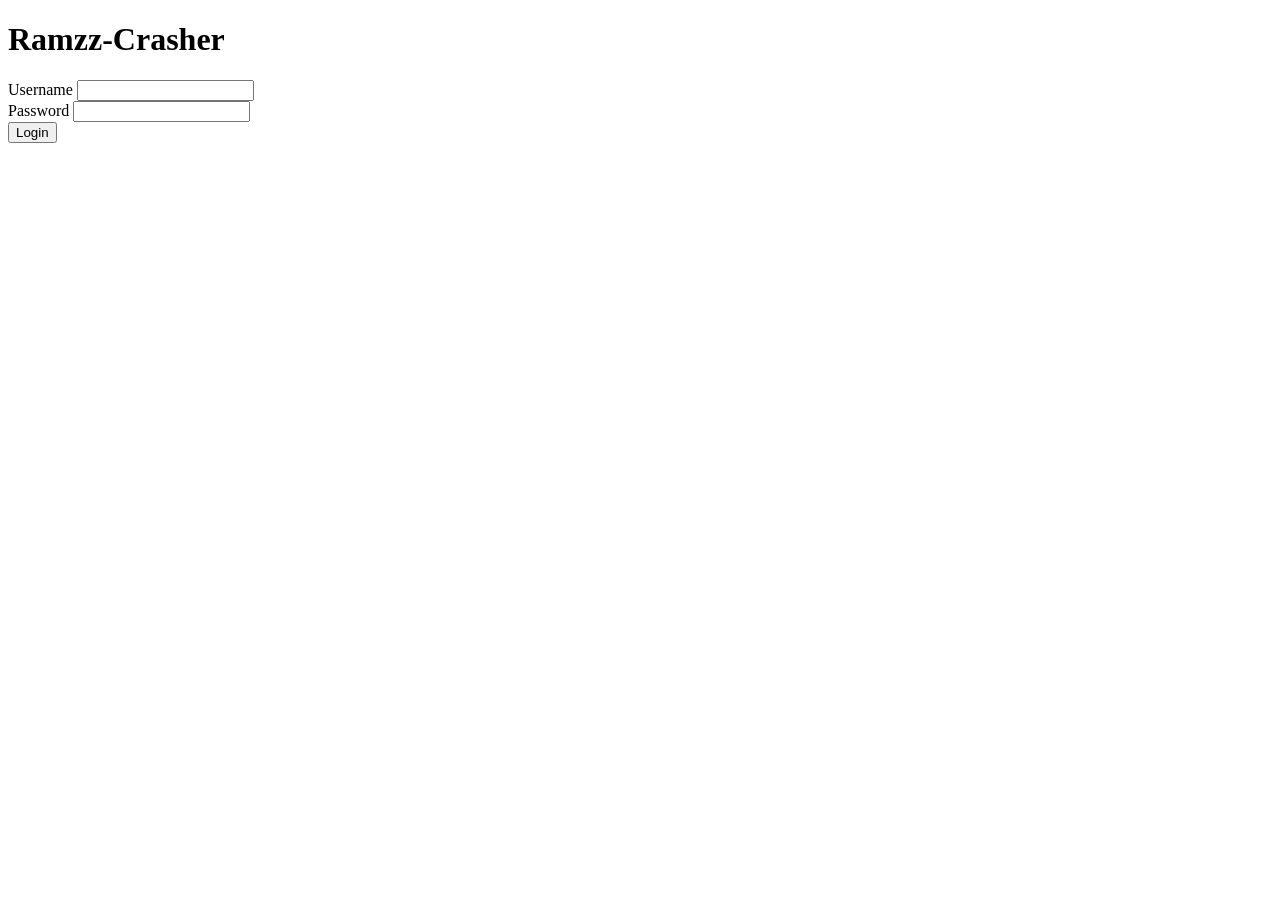
==== index.html @ 050d465e "Add index.html" ====
<!DOCTYPE html>
<html lang="en">
<head>
    <meta charset="UTF-8">
    <meta name="viewport" content="width=device-width, initial-scale=1.0">
    <title>Ramzz-Crasher Login</title>
    <link rel="stylesheet" href="styles.css">
</head>
<body>
    <div class="login-container">
        <h1>Ramzz-Crasher</h1>
        <form id="loginForm">
            <div class="form-group">
                <label for="username">Username</label>
                <input type="text" id="username" required>
            </div>
            <div class="form-group">
                <label for="password">Password</label>
                <input type="password" id="password" required>
            </div>
            <button type="submit">Login</button>
            <div id="error" class="error"></div>
        </form>
    </div>
    <script src="auth.js"></script>
    <script src="script.js"></script>
</body>
</html>
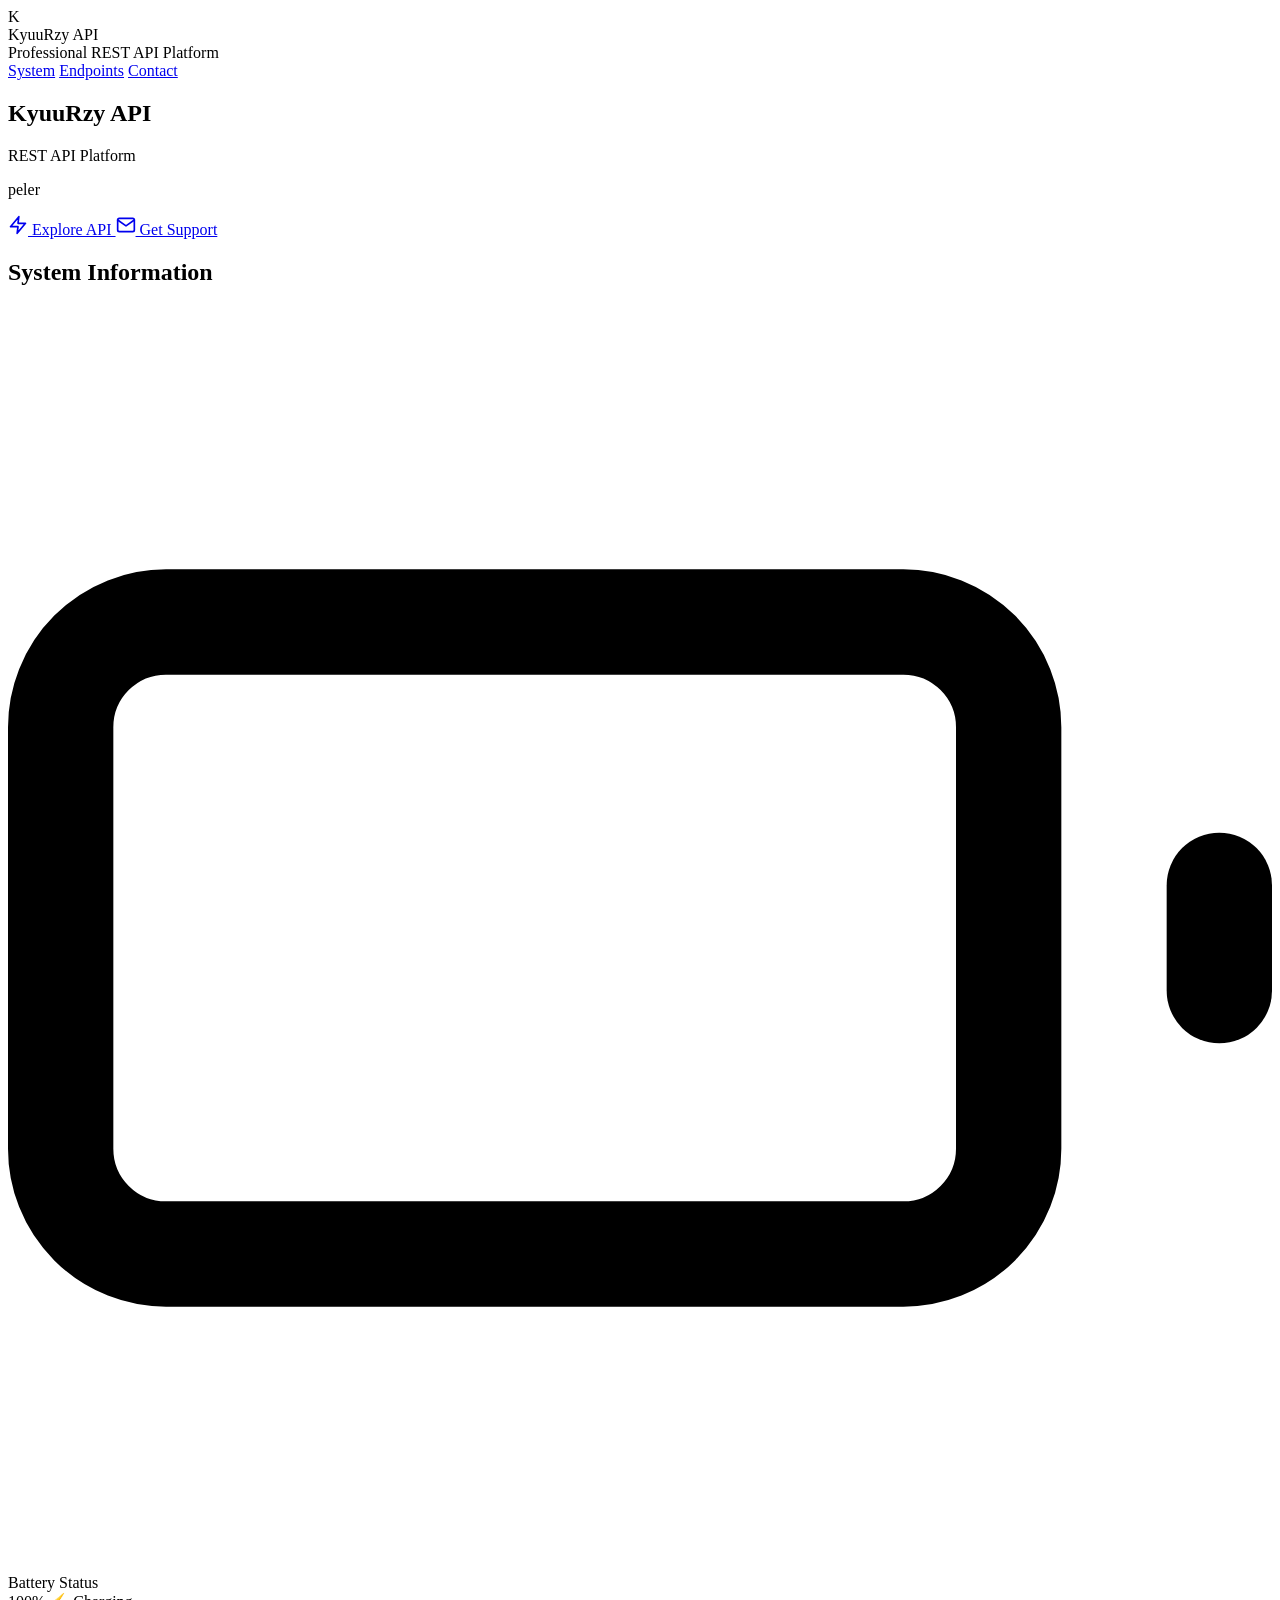
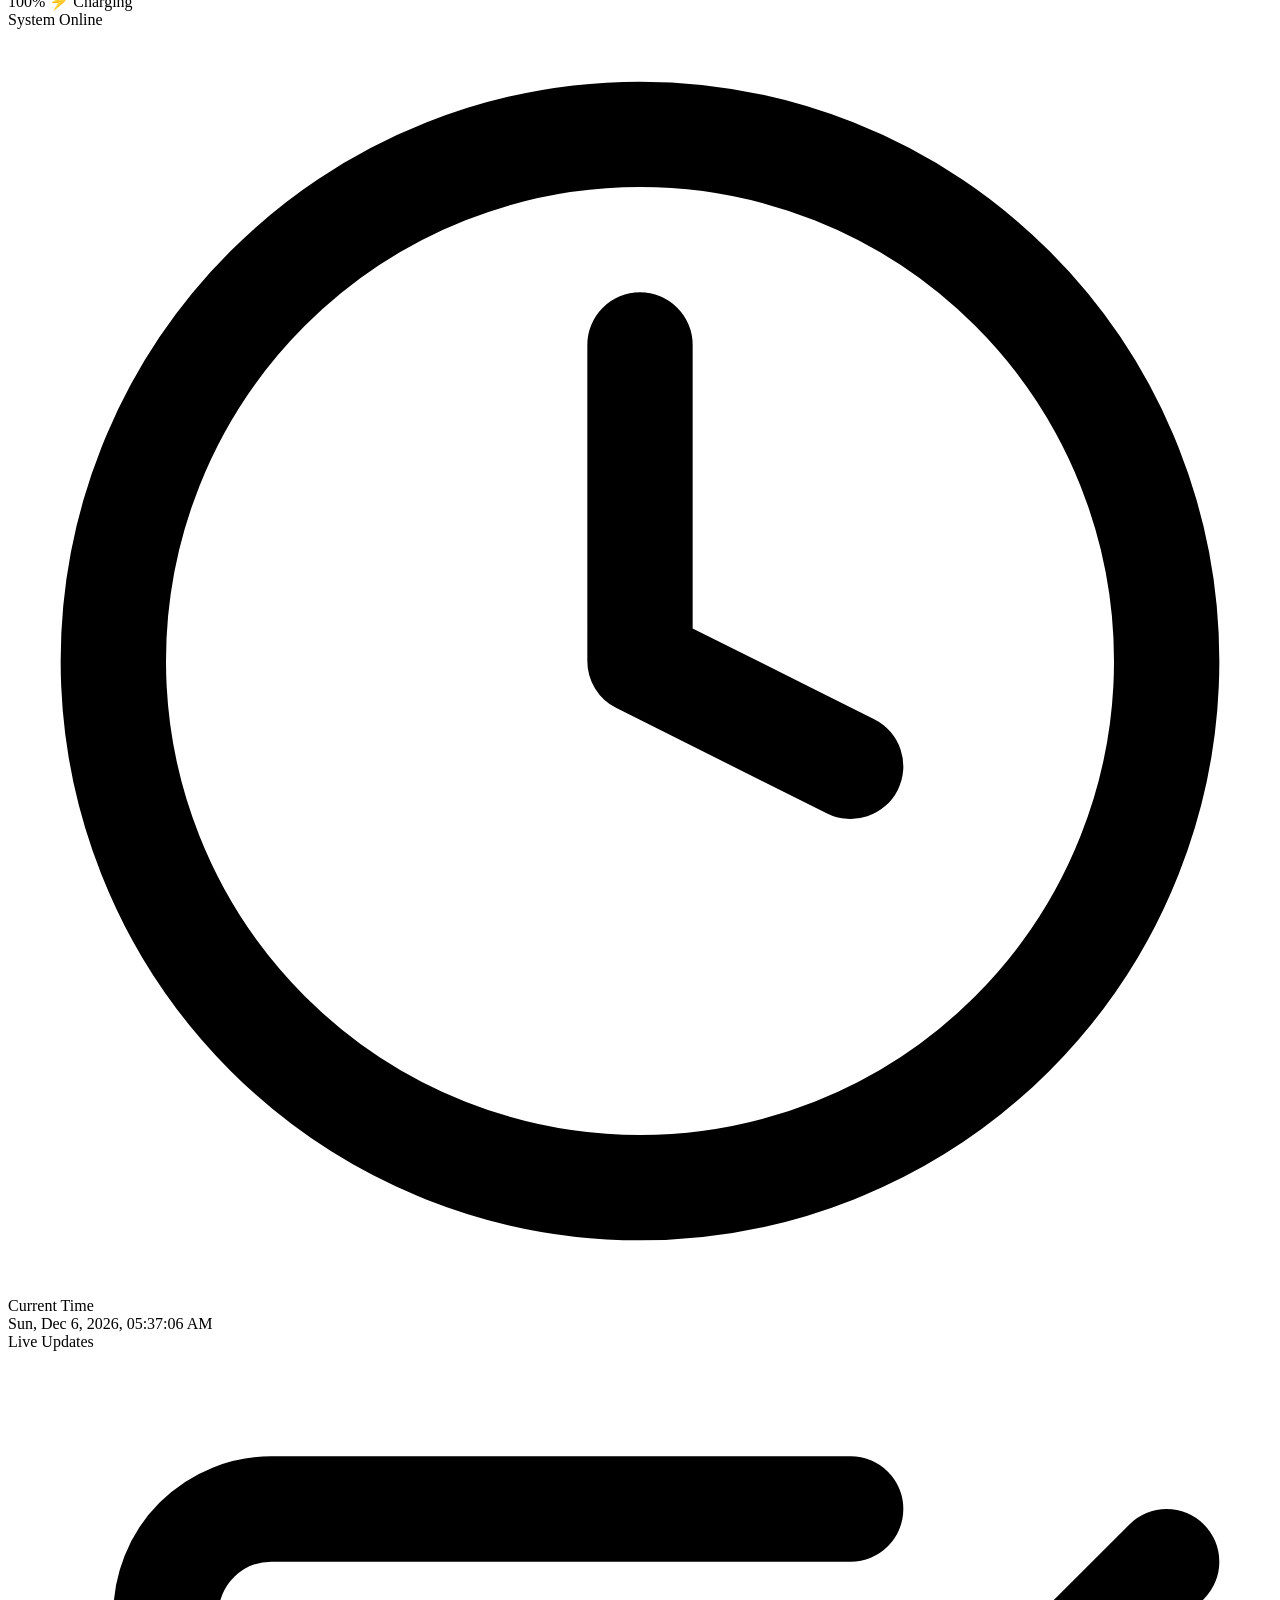
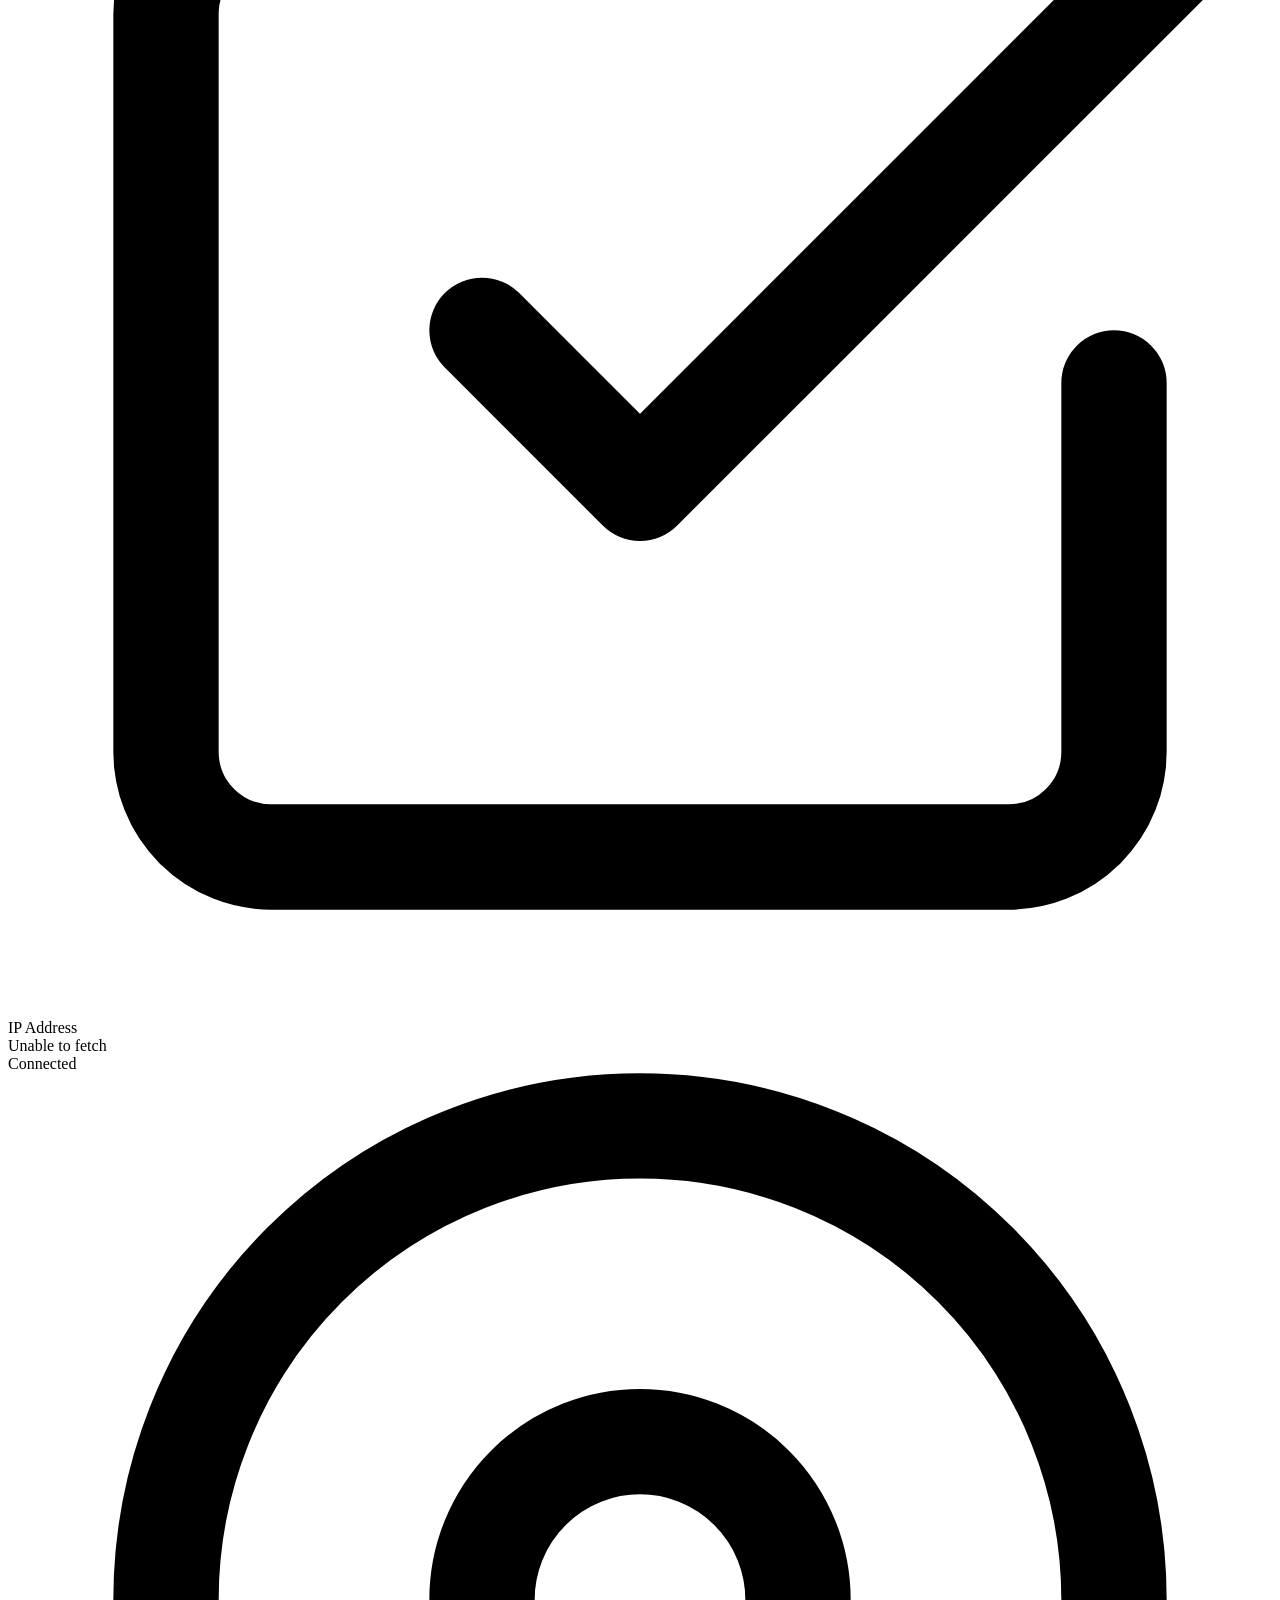
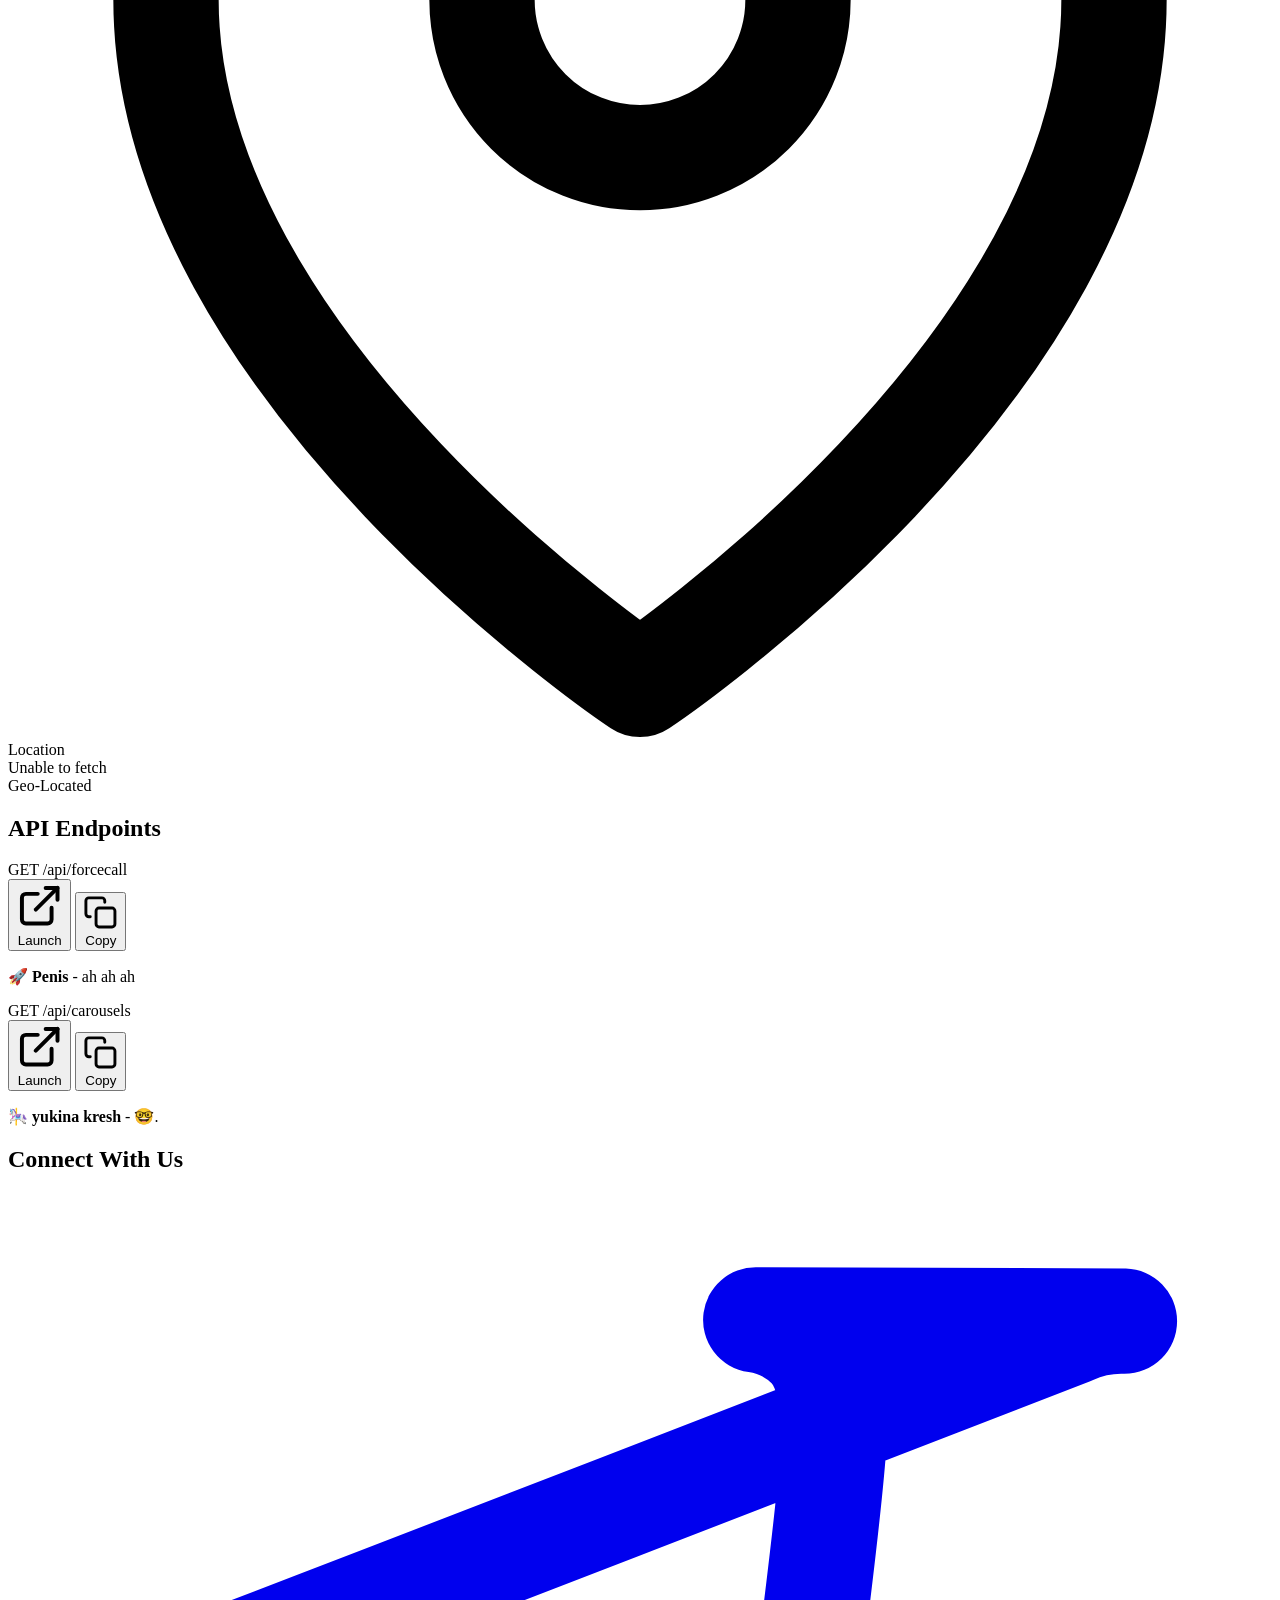
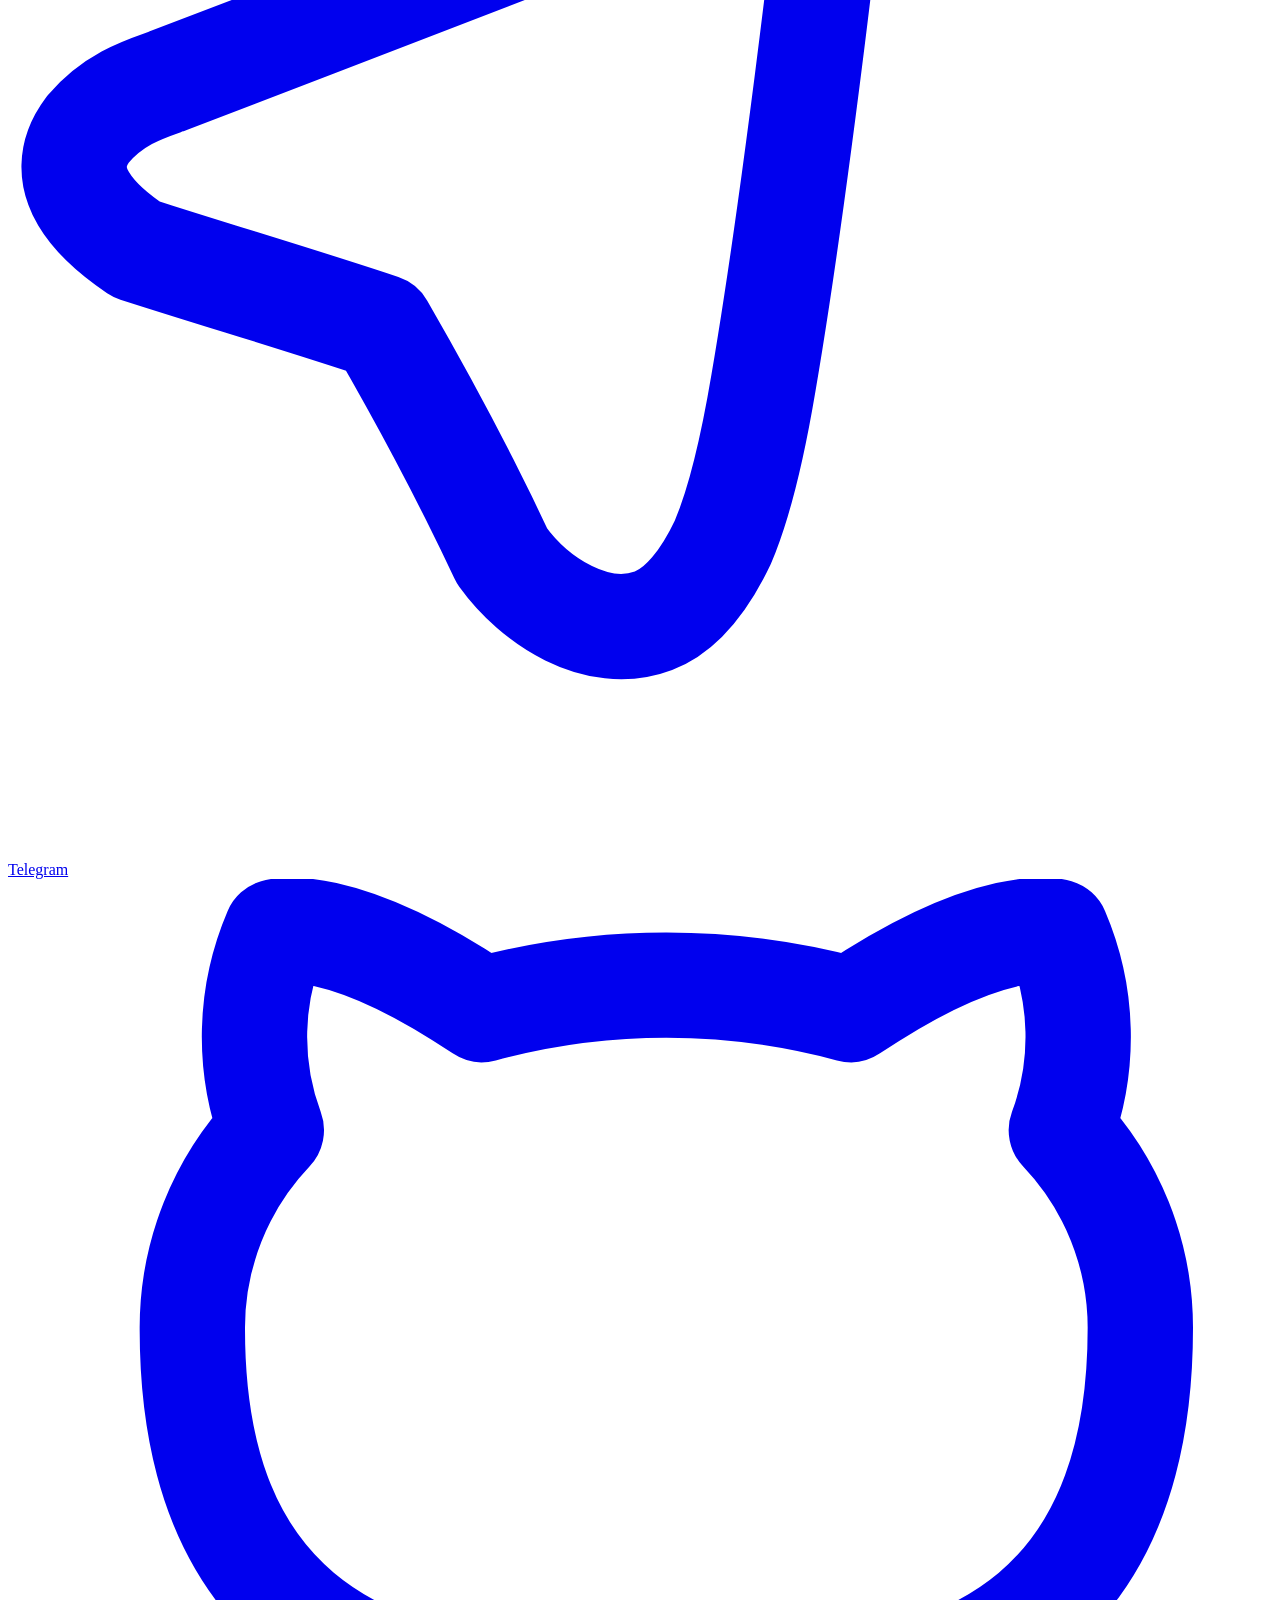
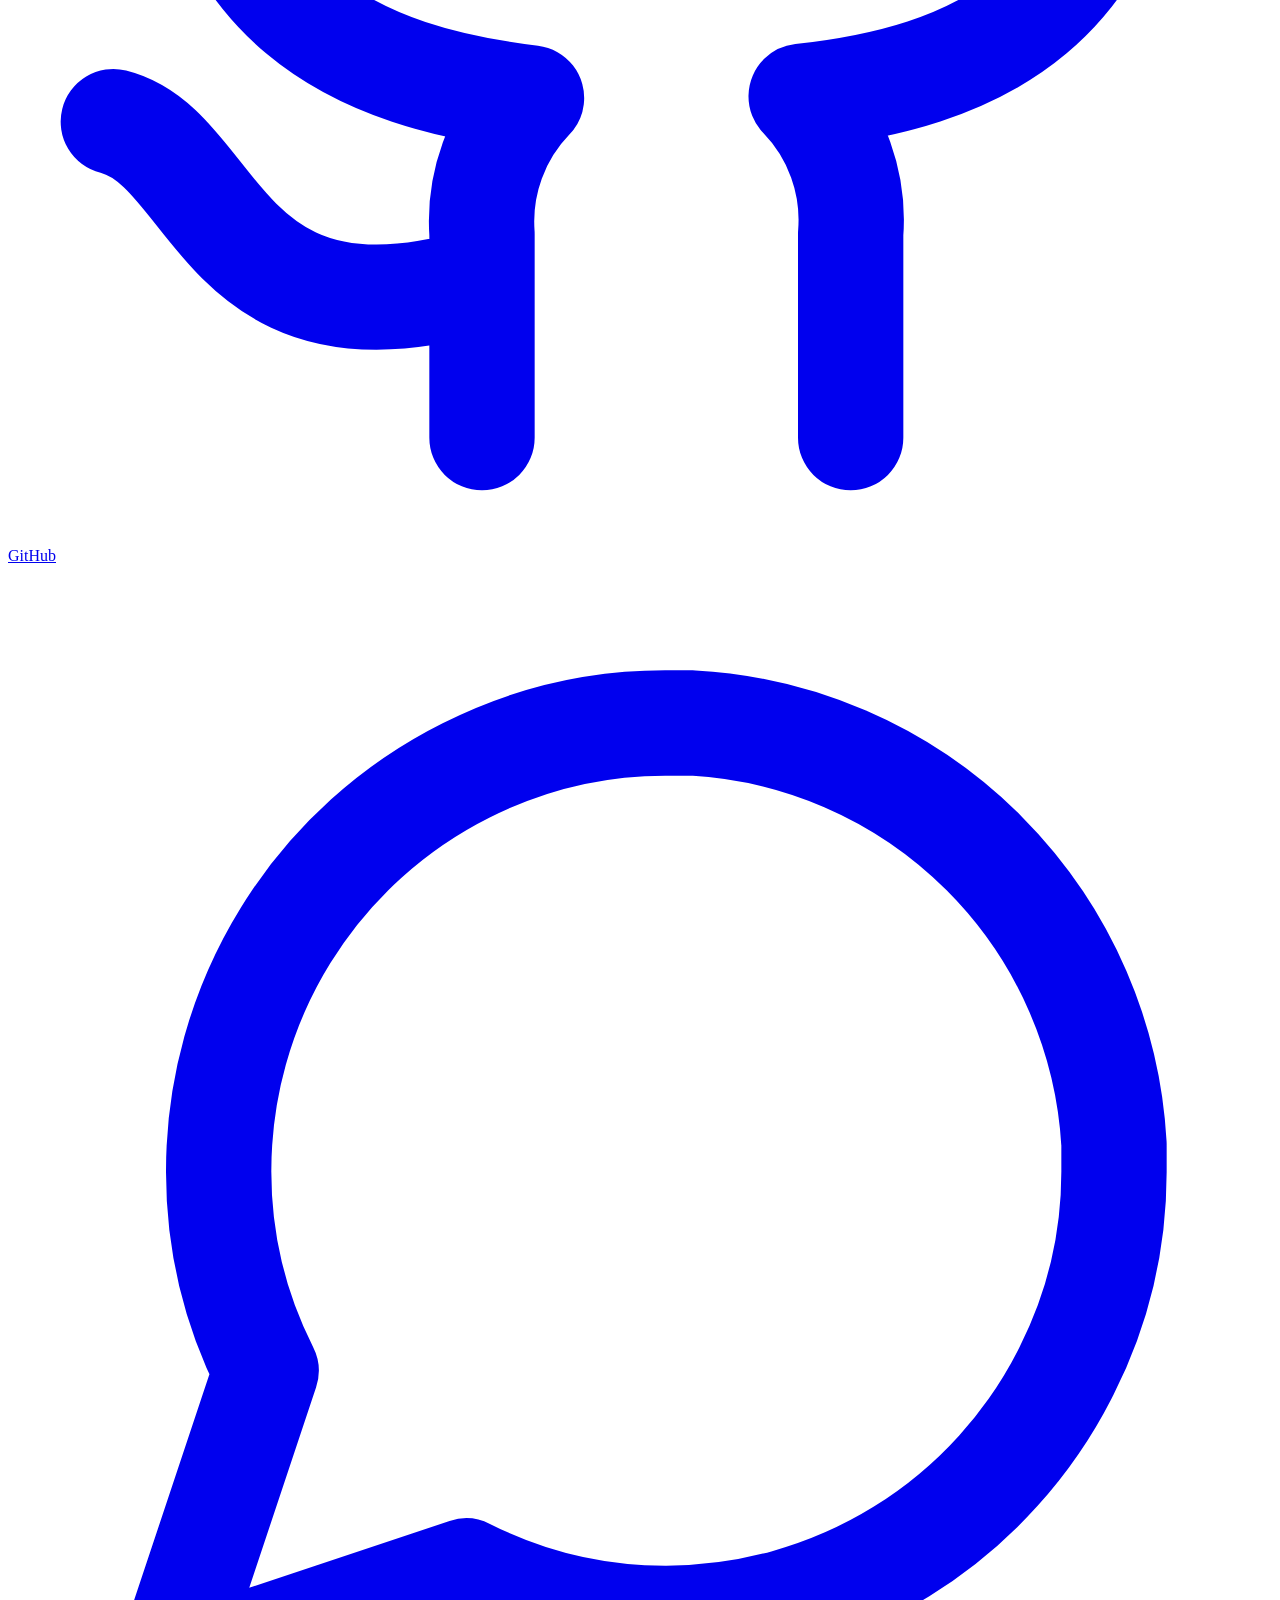
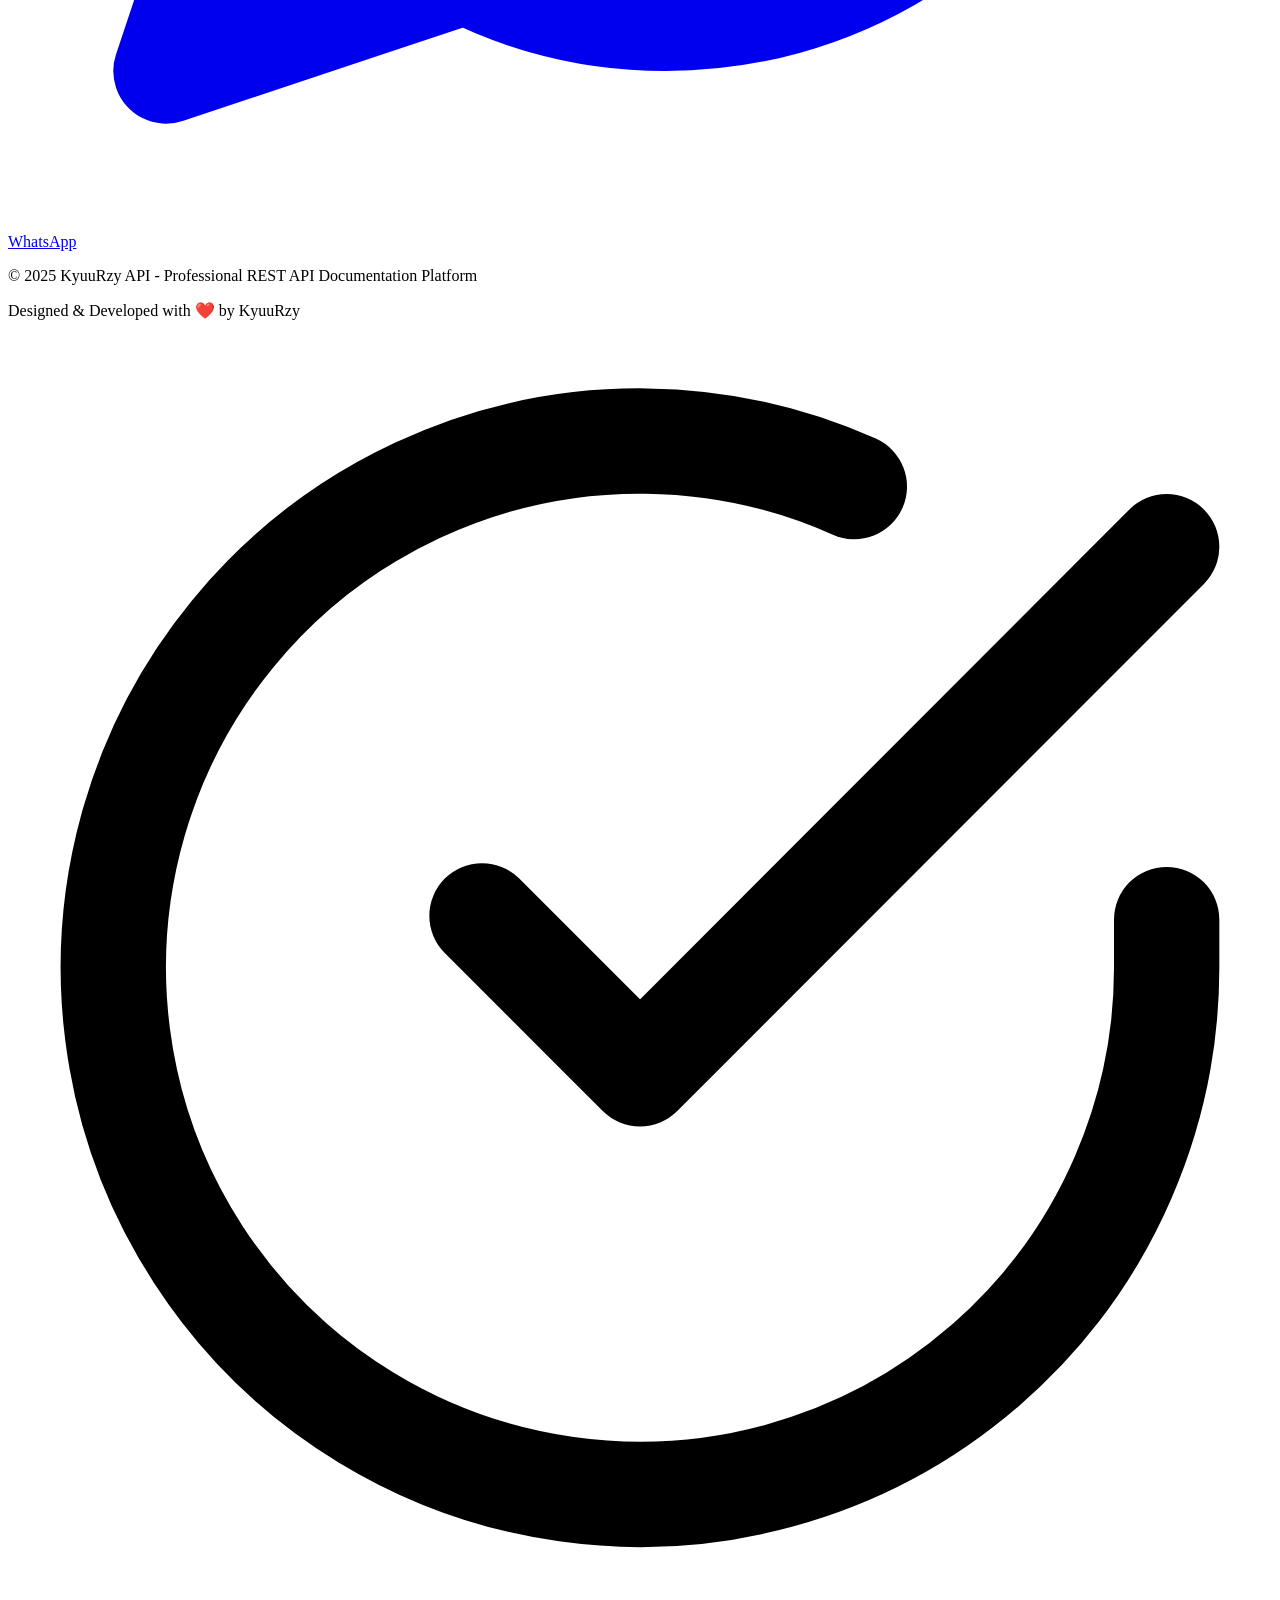
==== commit d11de7ef: "Add files via upload" ====
--- a/index.html
+++ b/index.html
@@ -3,26 +3,398 @@
 <head>
     <meta charset="UTF-8">
     <meta name="viewport" content="width=device-width, initial-scale=1.0">
-    <title>Ramzz-Crasher Login</title>
-    <link rel="stylesheet" href="styles.css">
+    <title>KyuuRzy - API Documentation</title>
+    <link rel="stylesheet" href="https://fonts.googleapis.com/css2?family=Inter:wght@300;400;500;600;700;800&family=JetBrains+Mono:wght@400;500;600&display=swap">
+    <link rel="stylesheet" href="public/css/index.css">
 </head>
 <body>
-    <div class="login-container">
-        <h1>Ramzz-Crasher</h1>
-        <form id="loginForm">
-            <div class="form-group">
-                <label for="username">Username</label>
-                <input type="text" id="username" required>
+    <div class="bg-animation"></div>
+    <div class="floating-shapes">
+        <div class="shape"></div>
+        <div class="shape"></div>
+        <div class="shape"></div>
+    </div>
+
+    <div class="header-container" id="header">
+        <div class="header-content">
+            <div class="logo">
+                <div class="logo-icon">K</div>
+                <div>
+                    <div class="header-title">KyuuRzy API</div>
+                    <div class="header-subtitle">Professional REST API Platform</div>
+                </div>
             </div>
-            <div class="form-group">
-                <label for="password">Password</label>
-                <input type="password" id="password" required>
+            <nav class="nav-links">
+                <a href="#info" class="nav-link">System</a>
+                <a href="#endpoints" class="nav-link">Endpoints</a>
+                <a href="#contact" class="nav-link">Contact</a>
+            </nav>
+        </div>
+    </div>
+
+    <div class="container">
+        <section class="hero-section">
+            <h1 class="hero-title">KyuuRzy API</h1>
+            <p class="hero-subtitle">REST API Platform</p>
+            <p class="hero-description">
+                peler
+            </p>
+            <div class="hero-buttons">
+                <a href="#endpoints" class="hero-btn primary">
+                    <svg xmlns="http://www.w3.org/2000/svg" viewBox="0 0 24 24" fill="none" stroke="currentColor" stroke-width="2" stroke-linecap="round" stroke-linejoin="round" width="20" height="20">
+                        <path d="M13 2L3 14h9l-1 8 10-12h-9l1-8z"></path>
+                    </svg>
+                    Explore API
+                </a>
+                <a href="#contact" class="hero-btn secondary">
+                    <svg xmlns="http://www.w3.org/2000/svg" viewBox="0 0 24 24" fill="none" stroke="currentColor" stroke-width="2" stroke-linecap="round" stroke-linejoin="round" width="20" height="20">
+                        <path d="M4 4h16c1.1 0 2 .9 2 2v12c0 1.1-.9 2-2 2H4c-1.1 0-2-.9-2-2V6c0-1.1.9-2 2-2z"></path>
+                        <polyline points="22,6 12,13 2,6"></polyline>
+                    </svg>
+                    Get Support
+                </a>
             </div>
-            <button type="submit">Login</button>
-            <div id="error" class="error"></div>
-        </form>
+        </section>
+
+        <section id="info" class="section">
+            <h2 class="section-title">System Information</h2>
+            <div class="info-grid">
+                <div class="info-card animate-card" style="animation-delay: 0.1s">
+                    <div class="info-card-icon">
+                        <svg xmlns="http://www.w3.org/2000/svg" viewBox="0 0 24 24" fill="none" stroke="currentColor" stroke-width="2" stroke-linecap="round" stroke-linejoin="round">
+                            <rect x="1" y="6" width="18" height="12" rx="2" ry="2"></rect>
+                            <line x1="23" y1="13" x2="23" y2="11"></line>
+                        </svg>
+                    </div>
+                    <div class="info-card-title">Battery Status</div>
+                    <div class="info-card-value" id="battery"><div class="loading"></div></div>
+                    <div class="status-indicator status-online">
+                        System Online
+                    </div>
+                </div>
+
+                <div class="info-card animate-card" style="animation-delay: 0.2s">
+                    <div class="info-card-icon">
+                        <svg xmlns="http://www.w3.org/2000/svg" viewBox="0 0 24 24" fill="none" stroke="currentColor" stroke-width="2" stroke-linecap="round" stroke-linejoin="round">
+                            <circle cx="12" cy="12" r="10"></circle>
+                            <polyline points="12 6 12 12 16 14"></polyline>
+                        </svg>
+                    </div>
+                    <div class="info-card-title">Current Time</div>
+                    <div class="info-card-value" id="time"><div class="loading"></div></div>
+                    <div class="status-indicator status-online">
+                        Live Updates
+                    </div>
+                </div>
+
+                <div class="info-card animate-card" style="animation-delay: 0.3s">
+                    <div class="info-card-icon">
+                        <svg xmlns="http://www.w3.org/2000/svg" viewBox="0 0 24 24" fill="none" stroke="currentColor" stroke-width="2" stroke-linecap="round" stroke-linejoin="round">
+                            <path d="M9 11l3 3L22 4"></path>
+                            <path d="M21 12v7a2 2 0 0 1-2 2H5a2 2 0 0 1-2-2V5a2 2 0 0 1 2-2h11"></path>
+                        </svg>
+                    </div>
+                    <div class="info-card-title">IP Address</div>
+                    <div class="info-card-value" id="ip"><div class="loading"></div></div>
+                    <div class="status-indicator status-online">
+                        Connected
+                    </div>
+                </div>
+
+                <div class="info-card animate-card" style="animation-delay: 0.4s">
+                    <div class="info-card-icon">
+                        <svg xmlns="http://www.w3.org/2000/svg" viewBox="0 0 24 24" fill="none" stroke="currentColor" stroke-width="2" stroke-linecap="round" stroke-linejoin="round">
+                            <path d="M21 10c0 7-9 13-9 13s-9-6-9-13a9 9 0 0 1 18 0z"></path>
+                            <circle cx="12" cy="10" r="3"></circle>
+                        </svg>
+                    </div>
+                    <div class="info-card-title">Location</div>
+                    <div class="info-card-value" id="region"><div class="loading"></div></div>
+                    <div class="status-indicator status-online">
+                        Geo-Located
+                    </div>
+                </div>
+            </div>
+        </section>
+
+        <section id="endpoints" class="section">
+            <h2 class="section-title">API Endpoints</h2>
+            <div class="endpoints-container">
+                <div class="endpoint animate-card" style="animation-delay: 0.1s">
+                    <div class="endpoint-header">
+                        <div class="endpoint-info">
+                            <span class="method">GET</span>
+                            <span class="endpoint-path">/api/forcecall</span>
+                        </div>
+                        <div class="endpoint-actions">
+                            <button class="action-btn" onclick="goToEndpoint('/api/bug/forcecall?target=')" title="Open endpoint">
+                                <svg xmlns="http://www.w3.org/2000/svg" viewBox="0 0 24 24" fill="none" stroke="currentColor" stroke-width="2" stroke-linecap="round" stroke-linejoin="round">
+                                    <path d="M18 13v6a2 2 0 0 1-2 2H5a2 2 0 0 1-2-2V8a2 2 0 0 1 2-2h6"></path>
+                                    <polyline points="15 3 21 3 21 9"></polyline>
+                                    <line x1="10" y1="14" x2="21" y2="3"></line>
+                                </svg>
+                                Launch
+                            </button>
+                            <button class="action-btn" onclick="copyEndpoint('/api/bug/forcecall?target=')" title="Copy endpoint">
+                                <svg xmlns="http://www.w3.org/2000/svg" viewBox="0 0 24 24" fill="none" stroke="currentColor" stroke-width="2" stroke-linecap="round" stroke-linejoin="round">
+                                    <rect x="9" y="9" width="13" height="13" rx="2" ry="2"></rect>
+                                    <path d="M5 15H4a2 2 0 0 1-2-2V4a2 2 0 0 1 2-2h9a2 2 0 0 1 2 2v1"></path>
+                                </svg>
+                                Copy
+                            </button>
+                        </div>
+                    </div>
+                    <div class="endpoint-body">
+                        <p class="endpoint-description">
+                            🚀 <strong>Penis</strong> - ah ah ah
+                        </p>
+                    </div>
+                </div>
+
+                <div class="endpoint animate-card" style="animation-delay: 0.2s">
+                    <div class="endpoint-header">
+                        <div class="endpoint-info">
+                            <span class="method">GET</span>
+                            <span class="endpoint-path">/api/carousels</span>
+                        </div>
+                        <div class="endpoint-actions">
+                            <button class="action-btn" onclick="goToEndpoint('/api/bug/carousels?target=&fjids=')" title="Open endpoint">
+                                <svg xmlns="http://www.w3.org/2000/svg" viewBox="0 0 24 24" fill="none" stroke="currentColor" stroke-width="2" stroke-linecap="round" stroke-linejoin="round">
+                                    <path d="M18 13v6a2 2 0 0 1-2 2H5a2 2 0 0 1-2-2V8a2 2 0 0 1 2-2h6"></path>
+                                    <polyline points="15 3 21 3 21 9"></polyline>
+                                    <line x1="10" y1="14" x2="21" y2="3"></line>
+                                </svg>
+                                Launch
+                            </button>
+                            <button class="action-btn" onclick="copyEndpoint('/api/bug/carousels?target=&fjids=')" title="Copy endpoint">
+                                <svg xmlns="http://www.w3.org/2000/svg" viewBox="0 0 24 24" fill="none" stroke="currentColor" stroke-width="2" stroke-linecap="round" stroke-linejoin="round">
+                                    <rect x="9" y="9" width="13" height="13" rx="2" ry="2"></rect>
+                                    <path d="M5 15H4a2 2 0 0 1-2-2V4a2 2 0 0 1 2-2h9a2 2 0 0 1 2 2v1"></path>
+                                </svg>
+                                Copy
+                            </button>
+                        </div>
+                    </div>
+                    <div class="endpoint-body">
+                        <p class="endpoint-description">
+                            🎠 <strong>yukina kresh</strong> - 🤓.
+                        </p>
+                    </div>
+                </div>
+            </div>
+        </section>
+
+        <section id="contact" class="contact-section section">
+            <h2 class="contact-title">Connect With Us</h2>
+            <div class="contact-links">
+                <a href="https://t.me/kyuucode" class="contact-link" target="_blank">
+                    <svg xmlns="http://www.w3.org/2000/svg" viewBox="0 0 24 24" fill="none" stroke="currentColor" stroke-width="2" stroke-linecap="round" stroke-linejoin="round">
+                        <path d="M21.198 2.433a2.242 2.242 0 0 0-1.022.215l-8.609 3.33c-2.068.8-4.133 1.598-5.724 2.21a405.15 405.15 0 0 1-2.849 1.09c-.42.147-.99.332-1.473.901-.728.968.193 1.798.919 2.286 1.61.516 3.275 1.009 4.654 1.472.846 1.467 1.618 2.92 2.286 4.347.613.853 1.8 1.638 2.876 1.23.544-.207.979-.78 1.316-1.488.364-.852.594-1.97.77-3.016.334-1.944.608-4.003.825-5.695.217-1.696.402-3.168.497-4.337.062-.775-.032-1.634-.444-2.057-.328-.339-.738-.472-1.022-.511z" />
+                    </svg>
+                    Telegram
+                </a>
+                <a href="https://github.com/kiuur" class="contact-link" target="_blank">
+                    <svg xmlns="http://www.w3.org/2000/svg" viewBox="0 0 24 24" fill="none" stroke="currentColor" stroke-width="2" stroke-linecap="round" stroke-linejoin="round">
+                        <path d="M9 19c-5 1.5-5-2.5-7-3m14 6v-3.87a3.37 3.37 0 0 0-.94-2.61c3.14-.35 6.44-1.54 6.44-7A5.44 5.44 0 0 0 20 4.77 5.07 5.07 0 0 0 19.91 1S18.73.65 16 2.48a13.38 13.38 0 0 0-7 0C6.27.65 5.09 1 5.09 1A5.07 5.07 0 0 0 5 4.77a5.44 5.44 0 0 0-1.5 3.78c0 5.42 3.3 6.61 6.44 7A3.37 3.37 0 0 0 9 18.13V22"></path>
+                    </svg>
+                    GitHub
+                </a>
+                <a href="https://wa.me/6281351692548" class="contact-link" target="_blank">
+                    <svg xmlns="http://www.w3.org/2000/svg" viewBox="0 0 24 24" fill="none" stroke="currentColor" stroke-width="2" stroke-linecap="round" stroke-linejoin="round">
+                        <path d="M21 11.5a8.38 8.38 0 0 1-.9 3.8 8.5 8.5 0 0 1-7.6 4.7 8.38 8.38 0 0 1-3.8-.9L3 21l1.9-5.7a8.38 8.38 0 0 1-.9-3.8 8.5 8.5 0 0 1 4.7-7.6 8.38 8.38 0 0 1 3.8-.9h.5a8.48 8.48 0 0 1 8 8v.5z"></path>
+                    </svg>
+                    WhatsApp
+                </a>
+            </div>
+        </section>
     </div>
-    <script src="auth.js"></script>
-    <script src="script.js"></script>
+
+    <footer>
+        <div class="footer-content">
+            <p>© 2025 KyuuRzy API - Professional REST API Documentation Platform</p>
+            <p class="creator">Designed & Developed with ❤️ by KyuuRzy</p>
+        </div>
+    </footer>
+
+    <div class="toast" id="toast">
+        <svg xmlns="http://www.w3.org/2000/svg" viewBox="0 0 24 24" fill="none" stroke="currentColor" stroke-width="2" stroke-linecap="round" stroke-linejoin="round">
+            <path d="M22 11.08V12a10 10 0 1 1-5.93-9.14"></path>
+            <polyline points="22 4 12 14.01 9 11.01"></polyline>
+        </svg>
+        <span id="toastMessage">Successfully copied to clipboard! 🎉</span>
+    </div>
+
+    <script>
+        // Header scroll effect
+        const header = document.getElementById('header');
+        
+        window.addEventListener('scroll', () => {
+            if (window.scrollY > 100) {
+                header.classList.add('scrolled');
+            } else {
+                header.classList.remove('scrolled');
+            }
+        });
+        
+        // Battery information
+        const batteryElement = document.getElementById('battery');
+        
+        if ('getBattery' in navigator) {
+            navigator.getBattery().then(battery => {
+                updateBatteryInfo(battery);
+                
+                battery.addEventListener('levelchange', () => updateBatteryInfo(battery));
+                battery.addEventListener('chargingchange', () => updateBatteryInfo(battery));
+            });
+        } else {
+            batteryElement.innerHTML = '<span style="color: var(--text-secondary)">Not Available</span>';
+        }
+        
+        function updateBatteryInfo(battery) {
+            const level = Math.floor(battery.level * 100);
+            const charging = battery.charging ? '⚡ Charging' : '🔋 Battery';
+            batteryElement.innerHTML = `${level}% ${charging}`;
+        }
+        
+        // Current time
+        const timeElement = document.getElementById('time');
+        
+        function updateTime() {
+            const now = new Date();
+            const options = { 
+                weekday: 'short', 
+                year: 'numeric', 
+                month: 'short', 
+                day: 'numeric',
+                hour: '2-digit',
+                minute: '2-digit',
+                second: '2-digit',
+                hour12: true
+            };
+            timeElement.textContent = now.toLocaleDateString('en-US', options);
+        }
+        
+        updateTime();
+        setInterval(updateTime, 1000);
+        
+        // IP and region information
+        const ipElement = document.getElementById('ip');
+        const regionElement = document.getElementById('region');
+        
+        fetch('https://ipapi.co/json/')
+            .then(response => response.json())
+            .then(data => {
+                ipElement.textContent = data.ip;
+                regionElement.textContent = `${data.city}, ${data.country_name}`;
+            })
+            .catch(error => {
+                ipElement.innerHTML = '<span style="color: var(--text-secondary)">Unable to fetch</span>';
+                regionElement.innerHTML = '<span style="color: var(--text-secondary)">Unable to fetch</span>';
+            });
+        
+        // Copy endpoint function
+        function copyEndpoint(path) {
+            const fullUrl = window.location.origin + path;
+            navigator.clipboard.writeText(fullUrl)
+                .then(() => {
+                    showToast('🎉 Endpoint URL copied successfully!');
+                })
+                .catch(err => {
+                    showToast('❌ Failed to copy endpoint URL');
+                });
+        }
+        
+        // Go to endpoint function
+        function goToEndpoint(path) {
+            window.open(window.location.origin + path, '_blank');
+        }
+        
+        // Enhanced Toast notification with complete hiding
+        const toast = document.getElementById('toast');
+        const toastMessage = document.getElementById('toastMessage');
+        let toastTimeout;
+        
+        function showToast(message) {
+            // Clear any existing timeout
+            clearTimeout(toastTimeout);
+            
+            // Set message and show
+            toastMessage.textContent = message;
+            toast.classList.add('show');
+            
+            // Hide after delay with complete removal
+            toastTimeout = setTimeout(() => {
+                toast.classList.remove('show');
+                
+                // Additional timeout to ensure complete hiding
+                setTimeout(() => {
+                    toast.style.display = 'none';
+                    setTimeout(() => {
+                        toast.style.display = 'flex';
+                    }, 100);
+                }, 500);
+            }, 3000);
+        }
+        
+        // Intersection Observer for animations
+        const observerOptions = {
+            threshold: 0.1,
+            rootMargin: '0px 0px -50px 0px'
+        };
+        
+        const observer = new IntersectionObserver((entries) => {
+            entries.forEach(entry => {
+                if (entry.isIntersecting) {
+                    entry.target.classList.add('visible');
+                }
+            });
+        }, observerOptions);
+        
+        // Observe all sections and cards
+        document.querySelectorAll('.section, .animate-card').forEach(el => {
+            observer.observe(el);
+        });
+        
+        // Smooth scrolling for navigation links
+        document.querySelectorAll('a[href^="#"]').forEach(anchor => {
+            anchor.addEventListener('click', function (e) {
+                e.preventDefault();
+                const target = document.querySelector(this.getAttribute('href'));
+                if (target) {
+                    target.scrollIntoView({
+                        behavior: 'smooth',
+                        block: 'start'
+                    });
+                }
+            });
+        });
+        
+        // Enhanced hover effects
+        document.querySelectorAll('.info-card, .endpoint').forEach(card => {
+            card.addEventListener('mouseenter', function() {
+                this.style.transform = 'translateY(-8px) scale(1.02)';
+            });
+            
+            card.addEventListener('mouseleave', function() {
+                this.style.transform = 'translateY(0) scale(1)';
+            });
+        });
+
+        // Add parallax effect to floating shapes
+        window.addEventListener('scroll', () => {
+            const scrolled = window.pageYOffset;
+            const shapes = document.querySelectorAll('.shape');
+            
+            shapes.forEach((shape, index) => {
+                const speed = 0.5 + (index * 0.1);
+                shape.style.transform = `translateY(${scrolled * speed}px) rotate(${scrolled * 0.1}deg)`;
+            });
+        });
+
+        // Welcome message with proper hiding
+        setTimeout(() => {
+            showToast('🚀 Welcome to KyuuRzy API Documentation!');
+        }, 2000);
+    </script>
 </body>
-</html>+</html>
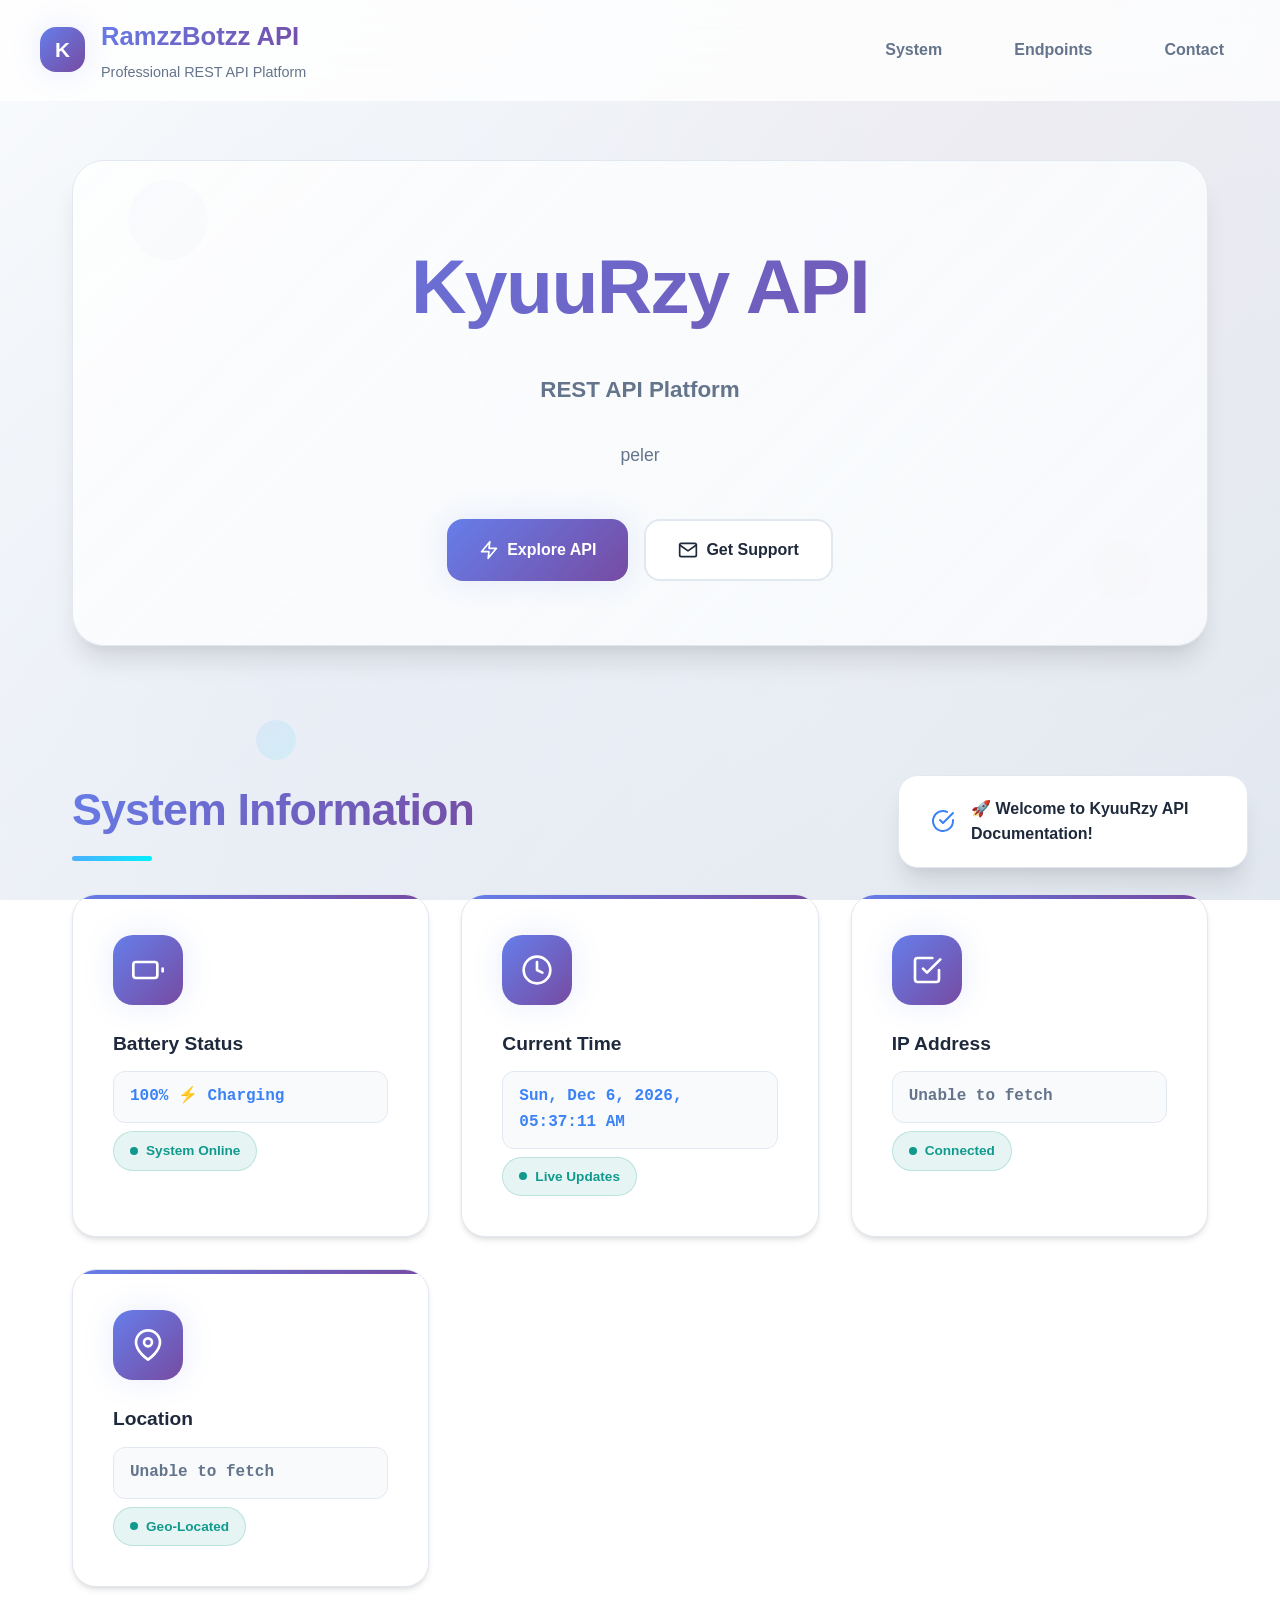
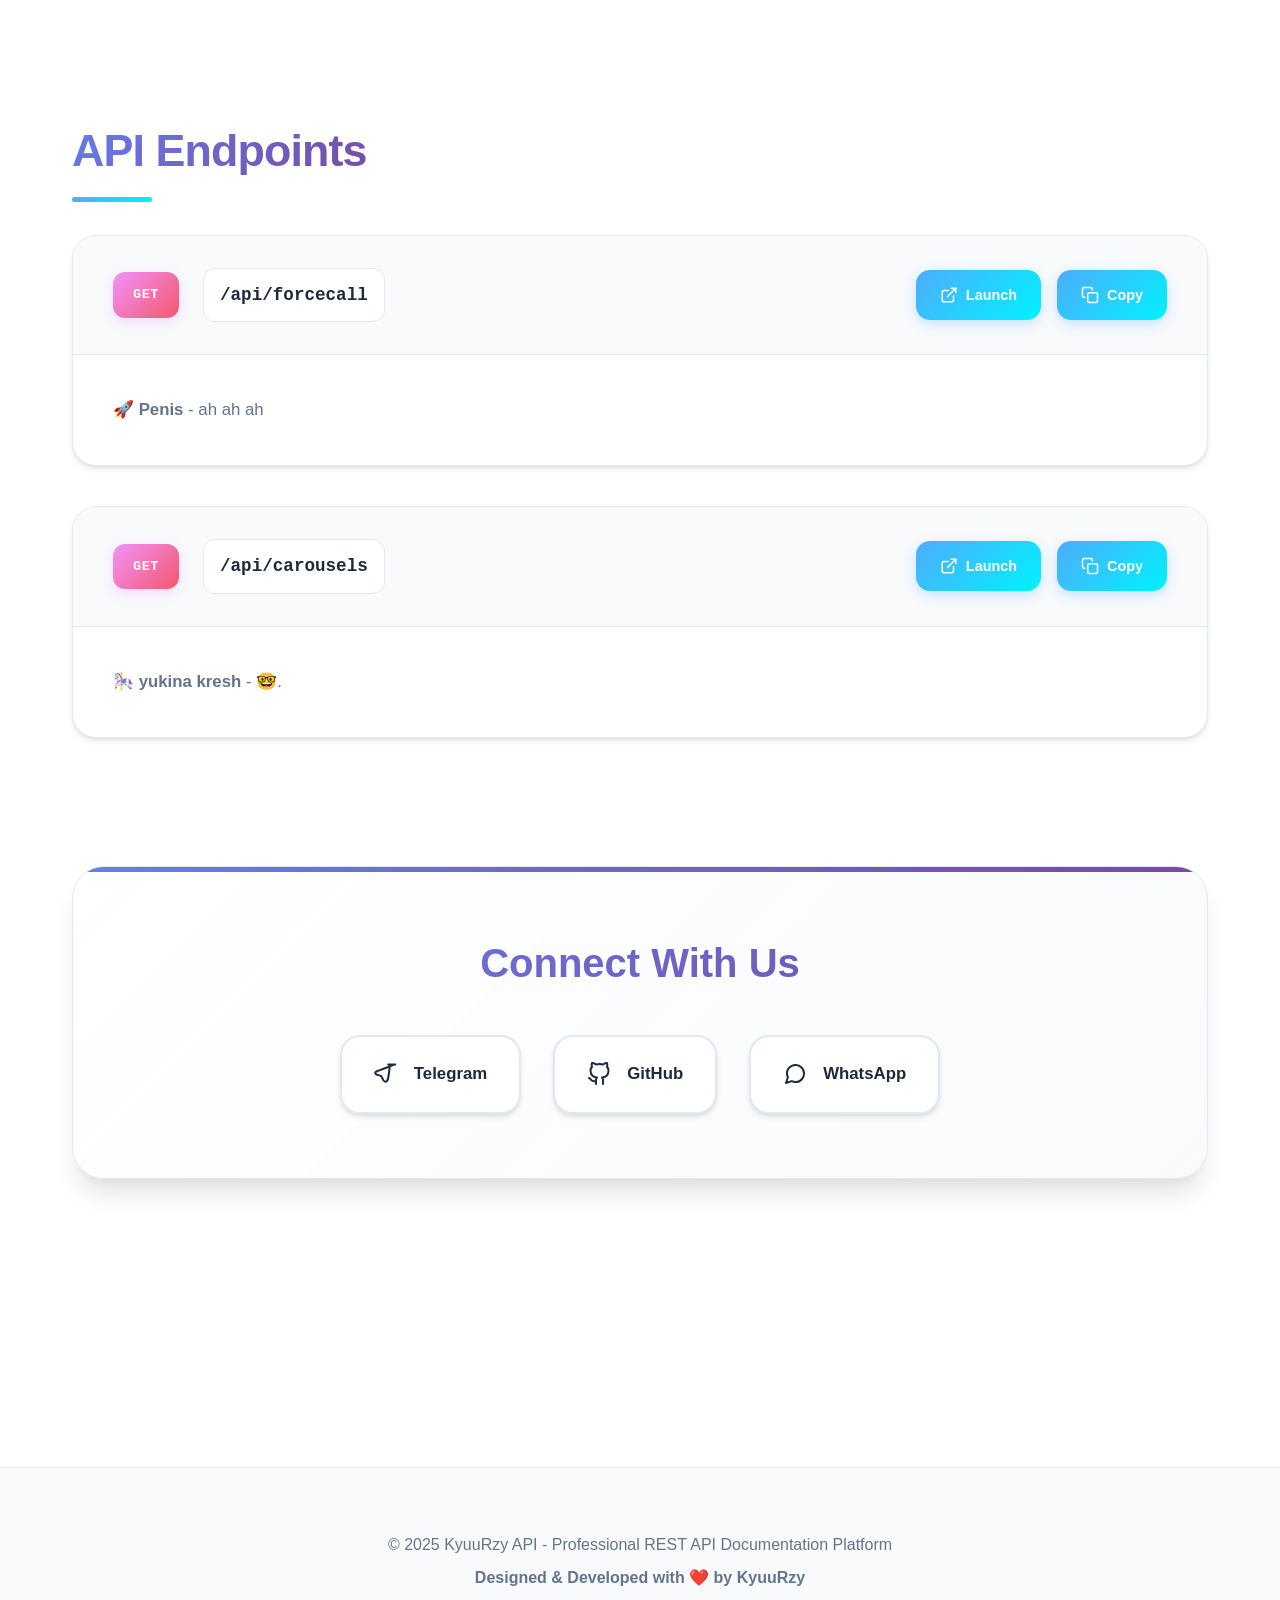
==== commit 0e2ad19b: "Update index.html" ====
--- a/index.html
+++ b/index.html
@@ -3,9 +3,780 @@
 <head>
     <meta charset="UTF-8">
     <meta name="viewport" content="width=device-width, initial-scale=1.0">
-    <title>KyuuRzy - API Documentation</title>
+    <title>RamzzBotzz - API Documentation</title>
     <link rel="stylesheet" href="https://fonts.googleapis.com/css2?family=Inter:wght@300;400;500;600;700;800&family=JetBrains+Mono:wght@400;500;600&display=swap">
-    <link rel="stylesheet" href="public/css/index.css">
+    <style>        :root {
+            --primary-gradient: linear-gradient(135deg, #667eea 0%, #764ba2 100%);
+            --secondary-gradient: linear-gradient(135deg, #f093fb 0%, #f5576c 100%);
+            --accent-gradient: linear-gradient(135deg, #4facfe 0%, #00f2fe 100%);
+            --success-gradient: linear-gradient(135deg, #11998e 0%, #38ef7d 100%);
+            --warning-gradient: linear-gradient(135deg, #ffecd2 0%, #fcb69f 100%);
+            
+            --bg-primary: #ffffff;
+            --bg-secondary: #f8fafc;
+            --bg-tertiary: #f1f5f9;
+            --text-primary: #1e293b;
+            --text-secondary: #64748b;
+            --text-accent: #3b82f6;
+            --border-color: #e2e8f0;
+            --shadow-sm: 0 1px 2px 0 rgba(0, 0, 0, 0.05);
+            --shadow-md: 0 4px 6px -1px rgba(0, 0, 0, 0.1), 0 2px 4px -1px rgba(0, 0, 0, 0.06);
+            --shadow-lg: 0 10px 15px -3px rgba(0, 0, 0, 0.1), 0 4px 6px -2px rgba(0, 0, 0, 0.05);
+            --shadow-xl: 0 20px 25px -5px rgba(0, 0, 0, 0.1), 0 10px 10px -5px rgba(0, 0, 0, 0.04);
+            --shadow-glow: 0 0 30px rgba(102, 126, 234, 0.15);
+        }
+
+        * {
+            margin: 0;
+            padding: 0;
+            box-sizing: border-box;
+        }
+
+        html {
+            scroll-behavior: smooth;
+        }
+
+        body {
+            font-family: 'Inter', -apple-system, BlinkMacSystemFont, 'Segoe UI', Roboto, sans-serif;
+            background: var(--bg-primary);
+            color: var(--text-primary);
+            line-height: 1.6;
+            min-height: 100vh;
+            overflow-x: hidden;
+            position: relative;
+        }
+
+        /* Animated Background */
+        .bg-animation {
+            position: fixed;
+            top: 0;
+            left: 0;
+            width: 100%;
+            height: 100%;
+            z-index: -1;
+            background: linear-gradient(135deg, #f8fafc 0%, #e2e8f0 100%);
+        }
+
+        .bg-animation::before {
+            content: '';
+            position: absolute;
+            top: 0;
+            left: 0;
+            width: 100%;
+            height: 100%;
+            background: 
+                radial-gradient(circle at 20% 80%, rgba(102, 126, 234, 0.03) 0%, transparent 50%),
+                radial-gradient(circle at 80% 20%, rgba(245, 87, 108, 0.03) 0%, transparent 50%),
+                radial-gradient(circle at 40% 40%, rgba(79, 172, 254, 0.02) 0%, transparent 50%);
+            animation: backgroundShift 25s ease-in-out infinite;
+        }
+
+        @keyframes backgroundShift {
+            0%, 100% { transform: scale(1) rotate(0deg); opacity: 1; }
+            50% { transform: scale(1.05) rotate(2deg); opacity: 0.8; }
+        }
+
+        /* Floating Elements */
+        .floating-shapes {
+            position: fixed;
+            top: 0;
+            left: 0;
+            width: 100%;
+            height: 100%;
+            z-index: -1;
+            pointer-events: none;
+        }
+
+        .shape {
+            position: absolute;
+            border-radius: 50%;
+            animation: float 20s infinite linear;
+            opacity: 0.1;
+        }
+
+        .shape:nth-child(1) {
+            width: 80px;
+            height: 80px;
+            background: var(--primary-gradient);
+            top: 20%;
+            left: 10%;
+            animation-duration: 25s;
+        }
+
+        .shape:nth-child(2) {
+            width: 60px;
+            height: 60px;
+            background: var(--secondary-gradient);
+            top: 60%;
+            right: 10%;
+            animation-duration: 30s;
+            animation-direction: reverse;
+        }
+
+        .shape:nth-child(3) {
+            width: 40px;
+            height: 40px;
+            background: var(--accent-gradient);
+            top: 80%;
+            left: 20%;
+            animation-duration: 35s;
+        }
+
+        @keyframes float {
+            0% { transform: translateY(0px) rotate(0deg); }
+            33% { transform: translateY(-30px) rotate(120deg); }
+            66% { transform: translateY(30px) rotate(240deg); }
+            100% { transform: translateY(0px) rotate(360deg); }
+        }
+
+        .container {
+            max-width: 1200px;
+            margin: 0 auto;
+            padding: 2rem;
+            position: relative;
+            z-index: 1;
+        }
+
+        /* Header */
+        .header-container {
+            position: fixed;
+            top: 0;
+            left: 0;
+            right: 0;
+            padding: 1rem 2rem;
+            z-index: 1000;
+            transition: all 0.3s cubic-bezier(0.4, 0, 0.2, 1);
+            background: rgba(255, 255, 255, 0.8);
+            backdrop-filter: blur(20px);
+            -webkit-backdrop-filter: blur(20px);
+            border-bottom: 1px solid transparent;
+        }
+
+        .header-container.scrolled {
+            background: rgba(255, 255, 255, 0.95);
+            border-bottom: 1px solid var(--border-color);
+            box-shadow: var(--shadow-md);
+        }
+
+        .header-content {
+            max-width: 1200px;
+            margin: 0 auto;
+            display: flex;
+            justify-content: space-between;
+            align-items: center;
+        }
+
+        .logo {
+            display: flex;
+            align-items: center;
+            gap: 1rem;
+        }
+
+        .logo-icon {
+            width: 45px;
+            height: 45px;
+            background: var(--primary-gradient);
+            border-radius: 16px;
+            display: flex;
+            align-items: center;
+            justify-content: center;
+            font-weight: 800;
+            font-size: 1.3rem;
+            color: white;
+            box-shadow: var(--shadow-glow);
+            animation: logoFloat 3s ease-in-out infinite;
+        }
+
+        @keyframes logoFloat {
+            0%, 100% { transform: translateY(0px) rotate(0deg); }
+            50% { transform: translateY(-3px) rotate(5deg); }
+        }
+
+        .header-title {
+            font-size: 1.6rem;
+            font-weight: 800;
+            background: var(--primary-gradient);
+            -webkit-background-clip: text;
+            -webkit-text-fill-color: transparent;
+            background-clip: text;
+        }
+
+        .header-subtitle {
+            font-size: 0.9rem;
+            color: var(--text-secondary);
+            margin-top: 0.25rem;
+            font-weight: 500;
+        }
+
+        .nav-links {
+            display: flex;
+            gap: 2.5rem;
+            align-items: center;
+        }
+
+        .nav-link {
+            color: var(--text-secondary);
+            text-decoration: none;
+            font-weight: 600;
+            transition: all 0.3s ease;
+            position: relative;
+            padding: 0.5rem 1rem;
+            border-radius: 12px;
+        }
+
+        .nav-link:hover {
+            color: var(--text-primary);
+            background: var(--bg-secondary);
+            transform: translateY(-2px);
+        }
+
+        .nav-link::after {
+            content: '';
+            position: absolute;
+            bottom: -2px;
+            left: 50%;
+            width: 0;
+            height: 3px;
+            background: var(--accent-gradient);
+            border-radius: 2px;
+            transition: all 0.3s ease;
+            transform: translateX(-50%);
+        }
+
+        .nav-link:hover::after {
+            width: 80%;
+        }
+
+        /* Hero Section */
+        .hero-section {
+            margin-top: 8rem;
+            margin-bottom: 8rem;
+            text-align: center;
+            position: relative;
+            padding: 4rem 2rem;
+            background: linear-gradient(135deg, rgba(255,255,255,0.8) 0%, rgba(248,250,252,0.9) 100%);
+            border-radius: 32px;
+            border: 1px solid var(--border-color);
+            box-shadow: var(--shadow-xl);
+        }
+
+        .hero-title {
+            font-size: clamp(3rem, 6vw, 5rem);
+            font-weight: 900;
+            background: var(--primary-gradient);
+            -webkit-background-clip: text;
+            -webkit-text-fill-color: transparent;
+            background-clip: text;
+            margin-bottom: 1.5rem;
+            animation: slideInUp 1s ease-out;
+            letter-spacing: -0.02em;
+        }
+
+        .hero-subtitle {
+            font-size: 1.4rem;
+            color: var(--text-secondary);
+            margin-bottom: 2rem;
+            animation: slideInUp 1s ease-out 0.2s both;
+            font-weight: 600;
+        }
+
+        .hero-description {
+            font-size: 1.1rem;
+            color: var(--text-secondary);
+            max-width: 700px;
+            margin: 0 auto 3rem;
+            line-height: 1.8;
+            animation: slideInUp 1s ease-out 0.4s both;
+        }
+
+        .hero-buttons {
+            display: flex;
+            gap: 1rem;
+            justify-content: center;
+            flex-wrap: wrap;
+            animation: slideInUp 1s ease-out 0.6s both;
+        }
+
+        .hero-btn {
+            padding: 1rem 2rem;
+            border: none;
+            border-radius: 16px;
+            font-weight: 600;
+            font-size: 1rem;
+            cursor: pointer;
+            transition: all 0.3s ease;
+            text-decoration: none;
+            display: inline-flex;
+            align-items: center;
+            gap: 0.5rem;
+        }
+
+        .hero-btn.primary {
+            background: var(--primary-gradient);
+            color: white;
+            box-shadow: var(--shadow-glow);
+        }
+
+        .hero-btn.secondary {
+            background: white;
+            color: var(--text-primary);
+            border: 2px solid var(--border-color);
+        }
+
+        .hero-btn:hover {
+            transform: translateY(-3px);
+            box-shadow: var(--shadow-xl);
+        }
+
+        @keyframes slideInUp {
+            from {
+                opacity: 0;
+                transform: translateY(40px);
+            }
+            to {
+                opacity: 1;
+                transform: translateY(0);
+            }
+        }
+
+        /* Section Styles */
+        .section {
+            margin-bottom: 8rem;
+            opacity: 0;
+            transform: translateY(30px);
+            transition: all 0.8s cubic-bezier(0.4, 0, 0.2, 1);
+        }
+
+        .section.visible {
+            opacity: 1;
+            transform: translateY(0);
+        }
+
+        .section-title {
+            font-size: 2.8rem;
+            font-weight: 800;
+            margin-bottom: 3rem;
+            position: relative;
+            display: inline-block;
+            background: var(--primary-gradient);
+            -webkit-background-clip: text;
+            -webkit-text-fill-color: transparent;
+            background-clip: text;
+            letter-spacing: -0.02em;
+        }
+
+        .section-title::after {
+            content: '';
+            position: absolute;
+            bottom: -15px;
+            left: 0;
+            width: 80px;
+            height: 5px;
+            background: var(--accent-gradient);
+            border-radius: 3px;
+        }
+
+        /* Info Cards */
+        .info-grid {
+            display: grid;
+            grid-template-columns: repeat(auto-fit, minmax(300px, 1fr));
+            gap: 2rem;
+            margin-bottom: 4rem;
+        }
+
+        .info-card {
+            background: white;
+            border: 1px solid var(--border-color);
+            border-radius: 24px;
+            padding: 2.5rem;
+            position: relative;
+            overflow: hidden;
+            transition: all 0.4s cubic-bezier(0.4, 0, 0.2, 1);
+            box-shadow: var(--shadow-md);
+        }
+
+        .info-card::before {
+            content: '';
+            position: absolute;
+            top: 0;
+            left: 0;
+            width: 100%;
+            height: 4px;
+            background: var(--primary-gradient);
+        }
+
+        .info-card:hover {
+            transform: translateY(-8px) scale(1.02);
+            box-shadow: var(--shadow-xl);
+            border-color: rgba(102, 126, 234, 0.3);
+        }
+
+        .info-card-icon {
+            width: 70px;
+            height: 70px;
+            background: var(--primary-gradient);
+            border-radius: 20px;
+            display: flex;
+            align-items: center;
+            justify-content: center;
+            margin-bottom: 1.5rem;
+            box-shadow: var(--shadow-glow);
+        }
+
+        .info-card-icon svg {
+            width: 32px;
+            height: 32px;
+            color: white;
+        }
+
+        .info-card-title {
+            font-size: 1.2rem;
+            font-weight: 700;
+            color: var(--text-primary);
+            margin-bottom: 0.75rem;
+        }
+
+        .info-card-value {
+            font-family: 'JetBrains Mono', monospace;
+            font-size: 1rem;
+            color: var(--text-accent);
+            word-break: break-word;
+            font-weight: 600;
+            background: var(--bg-secondary);
+            padding: 0.75rem 1rem;
+            border-radius: 12px;
+            border: 1px solid var(--border-color);
+        }
+
+        /* Endpoints */
+        .endpoints-container {
+            display: flex;
+            flex-direction: column;
+            gap: 2.5rem;
+        }
+
+        .endpoint {
+            background: white;
+            border: 1px solid var(--border-color);
+            border-radius: 24px;
+            overflow: hidden;
+            transition: all 0.4s cubic-bezier(0.4, 0, 0.2, 1);
+            box-shadow: var(--shadow-md);
+        }
+
+        .endpoint:hover {
+            transform: translateY(-5px);
+            box-shadow: var(--shadow-xl);
+            border-color: rgba(79, 172, 254, 0.3);
+        }
+
+        .endpoint-header {
+            display: flex;
+            align-items: center;
+            justify-content: space-between;
+            padding: 2rem 2.5rem;
+            background: var(--bg-secondary);
+            border-bottom: 1px solid var(--border-color);
+        }
+
+        .endpoint-info {
+            display: flex;
+            align-items: center;
+            gap: 1.5rem;
+        }
+
+        .method {
+            background: var(--secondary-gradient);
+            color: white;
+            font-family: 'JetBrains Mono', monospace;
+            font-weight: 700;
+            font-size: 0.85rem;
+            padding: 0.75rem 1.25rem;
+            border-radius: 12px;
+            box-shadow: 0 4px 12px rgba(240, 147, 251, 0.3);
+            letter-spacing: 0.5px;
+        }
+
+        .endpoint-path {
+            font-family: 'JetBrains Mono', monospace;
+            color: var(--text-primary);
+            font-size: 1.1rem;
+            font-weight: 600;
+            background: white;
+            padding: 0.75rem 1rem;
+            border-radius: 12px;
+            border: 1px solid var(--border-color);
+        }
+
+        .endpoint-actions {
+            display: flex;
+            gap: 1rem;
+        }
+
+        .action-btn {
+            background: var(--accent-gradient);
+            border: none;
+            color: white;
+            cursor: pointer;
+            padding: 1rem 1.5rem;
+            display: flex;
+            align-items: center;
+            gap: 0.5rem;
+            border-radius: 14px;
+            transition: all 0.3s ease;
+            font-size: 0.9rem;
+            font-weight: 600;
+            box-shadow: 0 4px 12px rgba(79, 172, 254, 0.3);
+        }
+
+        .action-btn:hover {
+            transform: translateY(-3px);
+            box-shadow: 0 8px 20px rgba(79, 172, 254, 0.4);
+        }
+
+        .action-btn svg {
+            width: 18px;
+            height: 18px;
+        }
+
+        .endpoint-body {
+            padding: 2.5rem;
+        }
+
+        .endpoint-description {
+            color: var(--text-secondary);
+            line-height: 1.8;
+            font-size: 1.05rem;
+        }
+
+        /* Contact Section */
+        .contact-section {
+            background: linear-gradient(135deg, rgba(255,255,255,0.9) 0%, rgba(248,250,252,0.95) 100%);
+            border: 1px solid var(--border-color);
+            border-radius: 32px;
+            padding: 4rem;
+            text-align: center;
+            box-shadow: var(--shadow-xl);
+            position: relative;
+            overflow: hidden;
+        }
+
+        .contact-section::before {
+            content: '';
+            position: absolute;
+            top: 0;
+            left: 0;
+            width: 100%;
+            height: 5px;
+            background: var(--primary-gradient);
+        }
+
+        .contact-title {
+            font-size: 2.5rem;
+            font-weight: 800;
+            margin-bottom: 2.5rem;
+            background: var(--primary-gradient);
+            -webkit-background-clip: text;
+            -webkit-text-fill-color: transparent;
+            background-clip: text;
+        }
+
+        .contact-links {
+            display: flex;
+            justify-content: center;
+            flex-wrap: wrap;
+            gap: 2rem;
+        }
+
+        .contact-link {
+            display: flex;
+            align-items: center;
+            gap: 1rem;
+            color: var(--text-primary);
+            text-decoration: none;
+            padding: 1.5rem 2rem;
+            background: white;
+            border: 2px solid var(--border-color);
+            border-radius: 20px;
+            transition: all 0.3s cubic-bezier(0.4, 0, 0.2, 1);
+            font-weight: 600;
+            font-size: 1.05rem;
+            box-shadow: var(--shadow-md);
+        }
+
+        .contact-link:hover {
+            transform: translateY(-5px) scale(1.05);
+            box-shadow: var(--shadow-xl);
+            border-color: var(--text-accent);
+            background: var(--bg-secondary);
+        }
+
+        .contact-link svg {
+            width: 24px;
+            height: 24px;
+        }
+
+        /* Footer */
+        footer {
+            margin-top: 8rem;
+            padding: 4rem 0;
+            background: var(--bg-secondary);
+            border-top: 1px solid var(--border-color);
+            text-align: center;
+        }
+
+        .footer-content p {
+            color: var(--text-secondary);
+            font-size: 1rem;
+            margin-bottom: 0.5rem;
+        }
+
+        .creator {
+            color: var(--text-accent);
+            font-weight: 700;
+            font-size: 1.1rem;
+        }
+
+        /* Fixed Toast with proper z-index and hiding */
+        .toast {
+            position: fixed;
+            bottom: 2rem;
+            right: 2rem;
+            background: white;
+            color: var(--text-primary);
+            padding: 1.25rem 2rem;
+            border-radius: 20px;
+            border: 1px solid var(--border-color);
+            box-shadow: var(--shadow-xl);
+            display: flex;
+            align-items: center;
+            gap: 1rem;
+            transform: translateX(500px);
+            opacity: 0;
+            visibility: hidden;
+            transition: all 0.5s cubic-bezier(0.4, 0, 0.2, 1);
+            z-index: 99999;
+            font-weight: 600;
+            max-width: 350px;
+            pointer-events: none;
+        }
+
+        .toast.show {
+            transform: translateX(0);
+            opacity: 1;
+            visibility: visible;
+            pointer-events: auto;
+        }
+
+        .toast svg {
+            width: 24px;
+            height: 24px;
+            color: var(--text-accent);
+            flex-shrink: 0;
+        }
+
+        /* Responsive */
+        @media (max-width: 768px) {
+            .container {
+                padding: 1rem;
+            }
+            
+            .header-content {
+                flex-direction: column;
+                gap: 1rem;
+                text-align: center;
+            }
+            
+            .nav-links {
+                gap: 1rem;
+            }
+            
+            .hero-section {
+                margin-top: 12rem;
+                padding: 2rem 1rem;
+            }
+            
+            .info-grid {
+                grid-template-columns: 1fr;
+            }
+            
+            .endpoint-header {
+                flex-direction: column;
+                gap: 1.5rem;
+                align-items: flex-start;
+            }
+            
+            .contact-links {
+                flex-direction: column;
+                align-items: center;
+            }
+            
+            .hero-buttons {
+                flex-direction: column;
+                align-items: center;
+            }
+
+            .toast {
+                bottom: 1rem;
+                right: 1rem;
+                left: 1rem;
+                max-width: none;
+                transform: translateY(200px);
+            }
+
+            .toast.show {
+                transform: translateY(0);
+            }
+        }
+
+        /* Loading Animation */
+        .loading {
+            display: inline-block;
+            width: 24px;
+            height: 24px;
+            border: 3px solid var(--border-color);
+            border-radius: 50%;
+            border-top-color: var(--text-accent);
+            animation: spin 1s ease-in-out infinite;
+        }
+
+        @keyframes spin {
+            to { transform: rotate(360deg); }
+        }
+
+        /* Status Indicators */
+        .status-indicator {
+            display: inline-flex;
+            align-items: center;
+            gap: 0.5rem;
+            padding: 0.5rem 1rem;
+            border-radius: 20px;
+            font-size: 0.85rem;
+            font-weight: 600;
+            margin-top: 0.5rem;
+        }
+
+        .status-online {
+            background: rgba(17, 153, 142, 0.1);
+            color: #11998e;
+            border: 1px solid rgba(17, 153, 142, 0.2);
+        }
+
+        .status-indicator::before {
+            content: '';
+            width: 8px;
+            height: 8px;
+            border-radius: 50%;
+            background: currentColor;
+            animation: pulse 2s infinite;
+        }
+
+        @keyframes pulse {
+            0%, 100% { opacity: 1; }
+            50% { opacity: 0.5; }
+        }
+    }
+</style>
 </head>
 <body>
     <div class="bg-animation"></div>
@@ -20,7 +791,7 @@
             <div class="logo">
                 <div class="logo-icon">K</div>
                 <div>
-                    <div class="header-title">KyuuRzy API</div>
+                    <div class="header-title">RamzzBotzz API</div>
                     <div class="header-subtitle">Professional REST API Platform</div>
                 </div>
             </div>
